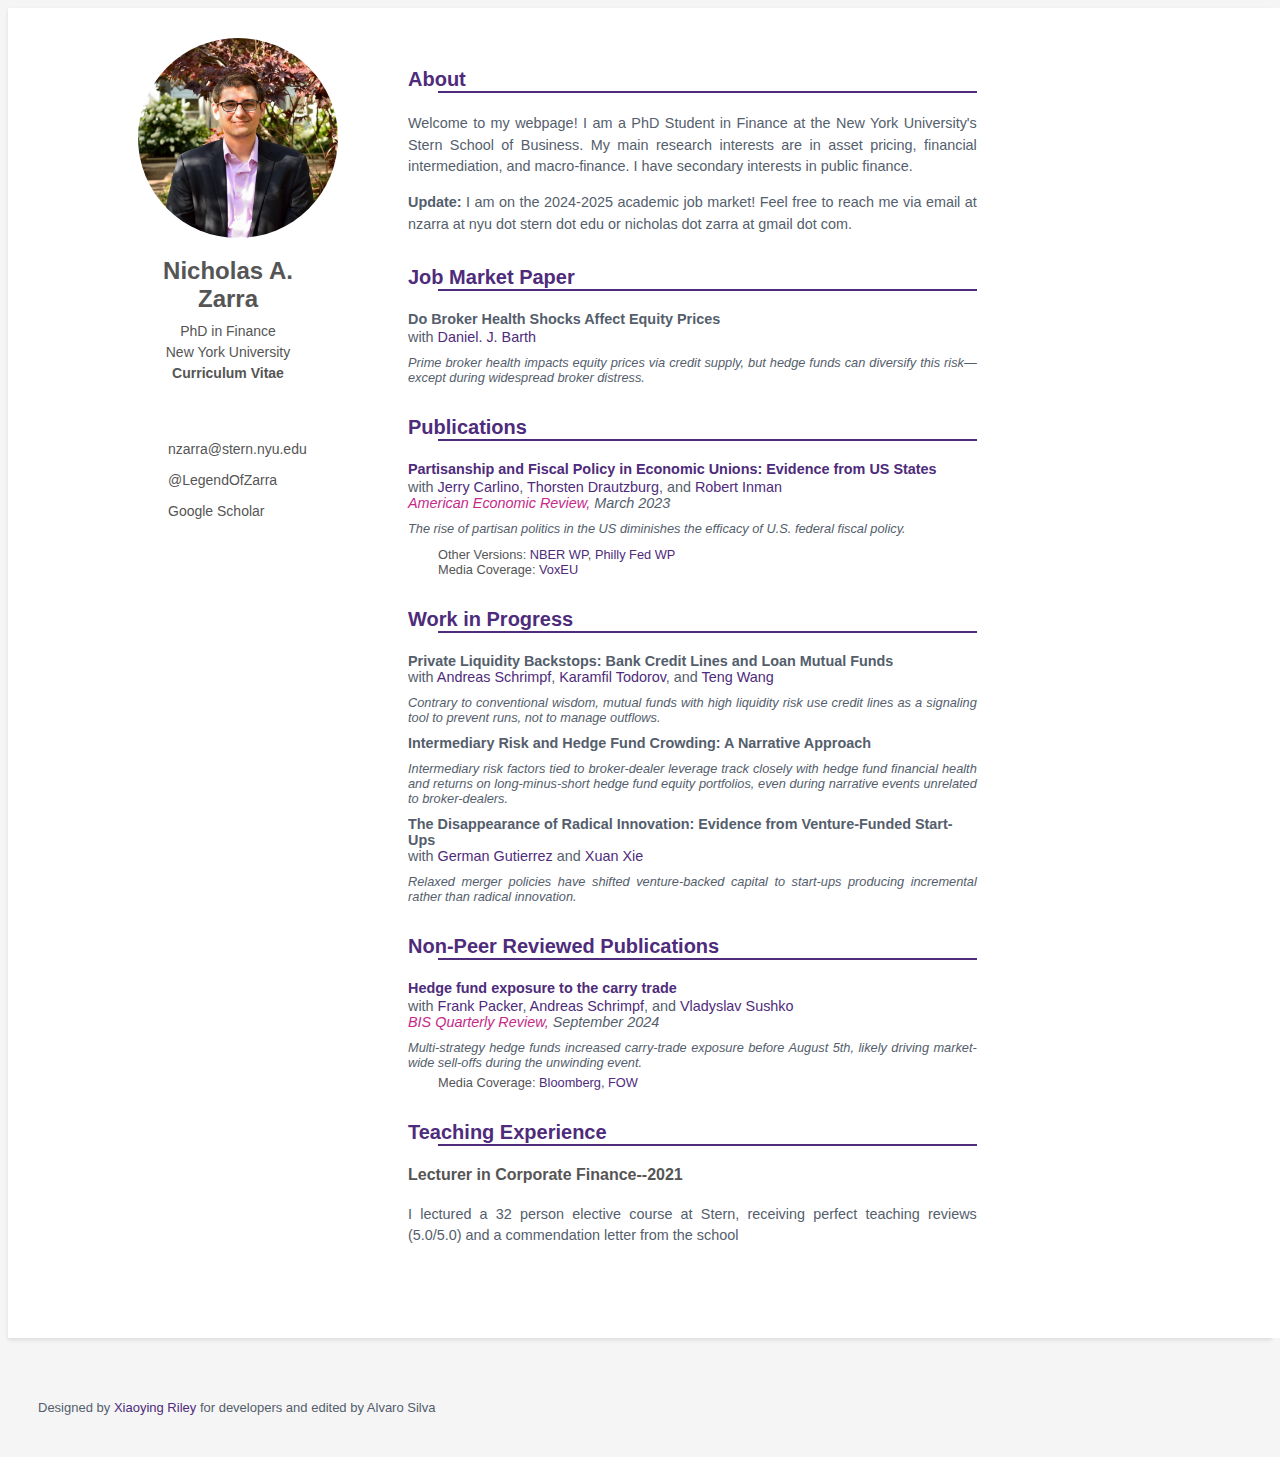
==== index.html @ a0b68416 "Update index.html" ====
<!DOCTYPE html>
<html lang="en">
<head>
<!-- Google tag (gtag.js) -->
<script async src="https://www.googletagmanager.com/gtag/js?id=G-3RRNP28P3T"></script>
<script>
  window.dataLayer = window.dataLayer || [];
  function gtag(){dataLayer.push(arguments);}
  gtag('js', new Date());

  gtag('config', 'G-3RRNP28P3T');
</script>
    <title>Zarra - Website</title>
    <!-- Meta -->
    <meta charset="utf-8">
    <meta http-equiv="X-UA-Compatible" content="IE=edge">
    <meta name="viewport" content="width=device-width, initial-scale=1.0">
    <meta name="description" content="Responsive HTML5 Resume/CV Template for Developers">
    <meta name="author" content="Xiaoying Riley at 3rd Wave Media">    
    <link rel="shortcut icon" href="favicon.ico">  
    <!-- Google Font -->
    <link href='https://fonts.googleapis.com/css?family=Lato:400,500,400italic,300italic,300,500italic,700,700italic,900,900italic' rel='stylesheet' type='text/css'>
    <link href='https://fonts.googleapis.com/css?family=Roboto' rel='stylesheet'>
    <!-- FontAwesome JS-->
	<script defer src="assets/fontawesome/js/all.min.js"></script>
    <!-- Global CSS -->
    <link rel="stylesheet" href="assets/plugins/bootstrap/css/bootstrap.min.css">   
    <!-- Theme CSS -->  
    <link id="theme-style" rel="stylesheet" href="orbit-9.css">
</head> 

<body>
    <div class="wrapper mt-lg-5">
        <div class="sidebar-wrapper">
            <div class="profile-container">
                <img class="profile" src="zarra_pic.jpg" alt="" />
                <h1 class="name">Nicholas A. Zarra</h1>
                <h3 class="tagline">PhD in Finance</h3>
                <h3 class="tagline">New York University</h3>
                <h3 class="tagline"><a href="Zarra_CV_JMP.pdf" target="_blank"><b> Curriculum Vitae <i class="fas fa-file-download"></i> </b></a> </h3>
	    </div><!--//profile-container-->
            
            <div class="contact-container container-block">
                <ul class="list-unstyled contact-list">
                    <li class="email"><i class="fa-solid fa-envelope"></i><a href="mailto: nzarra@stern.nyu.edu">nzarra@stern.nyu.edu</a></li>
                    <!--<li class="phone"><i class="fa-solid fa-phone"></i><a href="tel:843-301-9320">843-301-9320</a></li>-->
                    <!--<li class="website"><i class="fa-solid fa-globe"></i><a href="https://themes.3rdwavemedia.com/bootstrap-xtemplates/resume/orbit-free-resume-cv-bootstrap-theme-for-developers/" target="_blank">nicholas.zarra@gmai.com</a></li>-->
                    <!--<li class="linkedin"><i class="fa-brands fa-linkedin-in"></i><a href="https://www.linkedin.com/in/álvaro-silva-0376a18a/" target="_blank">linkedin.com/in/alandoe</a></li>-->
                    <li class="twitter"><i class="fa-brands fa-twitter"></i><a href="https://twitter.com/LegendOfZarra" target="_blank">@LegendOfZarra</a></li>
                    <li class="googlescholar"><i class="fa-brands fa-twitter"></i><a href="https://scholar.google.com/citations?user=Y__ym-UAAAAJ&hl=en" target="_blank">Google Scholar</a></li>

                </ul>
            </div><!--//contact-container-->
            <!-- 

        -->
        </div><!--//sidebar-wrapper-->
        
        <div class="main-wrapper">
            
            <section class="section summary-section">
                <!--<h2 class="section-title"><span class="icon-holder"><i class="fa-solid fa-user"></i></span>About</h2>-->
                <h2 class="section-title">About</h2>
                <div class="about">
                    <p>Welcome to my webpage! I am a PhD Student in Finance at the New York University's Stern School of Business. My main research interests are in asset pricing, financial intermediation, and macro-finance. I have secondary interests in public finance. </p>

                    <p><b>Update:</b> I am on the 2024-2025 academic job market! Feel free to reach me via email at nzarra at nyu dot stern dot edu or nicholas dot zarra at gmail dot com.</p> 
                    
                    <!--<p>You can download my  <a href="assets/pdfs/AS_CV.pdf" target="_blank"><b> CV here <i class="fas fa-file-download"></i> </b></a> and feel free to reach me via email <span class="highlight"><i class="fas fa-face-laugh-beam"></i></span> </p>-->
                </div><!--//summary-->
                <!--
                <div class="news">
                    <ul> <h3 class="highlight"><b>News</b> </h3>
                        <li>March 17, 2023:   "Business Cycle Asymmetry and Input-Output Structure: The Role of Firm-to-Firm Networks," together with Jorge and Eric, was just <span class="highlight"> accepted at the <em>Journal of Monetary Economics.</em> </span> </li>
                      </ul>
                    
                </div>//summary
            -->
            </section><!--//section-->
            
        <section class="section experiences-section">
                <!--<h2 class="section-title"><span class="icon-holder"><i class="fa-solid fa-battery-3"></i></span>Working Papers</h2>-->
                <h2 class="section-title">Job Market Paper</h2>
     
               
                <div class="item">
                    <div class="meta">
                        <div class="upper-row">
                            <h3 class="job-title"> Do Broker Health Shocks Affect Equity Prices </a>  </h3>
                        </div><!--//upper-row-->
                        <div class="company"> with <a class = "one" href = "https://sites.google.com/site/barthdeconomics/" target = "_blank"> Daniel. J. Barth</a> </div>
                    </div><!--//meta-->
                    <div class="abstract">
Prime broker health impacts equity prices via credit supply, but hedge funds can diversify this risk—except during widespread broker distress.
		    </div><!--//details-->

                </div><!--//item-->

            </section><!--//section-->



            <section class="section experiences-section">
               <!--<h2 class="section-title"><span class="icon-holder"><i class="fa-solid fa-battery-full"></i></span>Publications</h2>-->
               <h2 class="section-title">Publications</h2>
  
           
                <div class="item">
                    <div class="meta">
                        <div class="upper-row">
                            <h3 class="job-title"><span> <a href="https://www.aeaweb.org/articles?id=10.1257/aer.20210147" target="_blank"> Partisanship and Fiscal Policy in Economic Unions: Evidence from US States</a></h3>
                        </div><!--//upper-row-->
                        <div class="company">with <a class = "one" href="https://www.philadelphiafed.org/our-people/gerald-a-carlino" target="_blank" > Jerry Carlino</a>, <a class = "one" href="https://sites.google.com/site/tdrautzburg/home" target="_blank">Thorsten Drautzburg</a>, and  <a class = "one" href="https://fnce.wharton.upenn.edu/profile/inman/#overview" target="_blank">Robert Inman </a></div>
                        <div class="journal">American Economic Review, <span style="color: #545E6C;"> March 2023</span></div>
                    </div><!--//meta-->

                    <div class="abstract">
                       The rise of partisan politics in the US diminishes the efficacy of U.S. federal fiscal policy.
                    </div>
                        <p>  
                            <ul class="others">
                            <li>Other Versions:
                                <a href="https://www.nber.org/papers/w28425" target="_blank"> NBER WP</a>,
                                <a href="https://www.philadelphiafed.org/the-economy/macroeconomics/partisanship-and-fiscal-policy-in-economic-unions target="_blank"> Philly Fed WP</a> </li>
                            <li>Media Coverage: <a href="https://cepr.org/voxeu/columns/partisan-politics-and-macroeconomic-policy-economic-unions" target="_blank">VoxEU</a></li>
                            </ul>
                </div><!--//item-->
            </section><!--//section-->


<section class="section experiences-section">
    <h2 class="section-title">Work in Progress</h2>
    
    <div class="item">
        <div class="meta">
            <div class="upper-row">
                <h3 class="job-title">Private Liquidity Backstops: Bank Credit Lines and Loan Mutual Funds</h3>
                <div class="company">
                    with <a class="one" href="https://sites.google.com/site/schrimpfandreas/" target="_blank">Andreas Schrimpf</a>, 
                    <a class="one" href="https://ktodorov.com/" target="_blank">Karamfil Todorov</a>, and 
                    <a class="one" href="https://sites.google.com/site/tengwang12" target="_blank">Teng Wang</a>
                </div>
            </div>
            <div class="abstract">
                Contrary to conventional wisdom, mutual funds with high liquidity risk use credit lines as a signaling tool to prevent runs, not to manage outflows.
            </div>
        </div>
    </div>
    
    <div class="item">
        <div class="meta">
            <div class="upper-row">
                <h3 class="job-title">Intermediary Risk and Hedge Fund Crowding: A Narrative Approach</h3>
            </div>
            <div class="abstract">
                Intermediary risk factors tied to broker-dealer leverage track closely with hedge fund financial health and returns on long-minus-short hedge fund equity portfolios, even during narrative events unrelated to broker-dealers.
            </div>
        </div>
    </div>
    
    <div class="item">
        <div class="meta">
            <div class="upper-row">
                <h3 class="job-title">The Disappearance of Radical Innovation: Evidence from Venture-Funded Start-Ups</h3>
                <div class="company">
                    with <a class="one" href="http://germangutierrezg.com/" target="_blank">German Gutierrez</a> and 
                    <a class="one" href="https://foster.uw.edu/academics/degree-programs/phd-program/directory/xuan-xie/" target="_blank">Xuan Xie</a>
                </div>
            </div>
            <div class="abstract">
                Relaxed merger policies have shifted venture-backed capital to start-ups producing incremental rather than radical innovation.
            </div>
        </div>
    </div>
</section>

<section class="section experiences-section">
    <h2 class="section-title">Non-Peer Reviewed Publications</h2>
    
    <div class="item">
        <div class="meta">
            <div class="upper-row">
                <h3 class="job-title">
                    <a href="https://www.bis.org/publ/qtrpdf/r_qt2409x.htm" target="_blank">Hedge fund exposure to the carry trade</a>
                </h3>
            </div>
            <div class="company">
                with <a class="one" href="https://www.bis.org/author/frank_packer.htm" target="_blank">Frank Packer</a>, 
                <a class="one" href="https://sites.google.com/site/schrimpfandreas/" target="_blank">Andreas Schrimpf</a>, and 
                <a class="one" href="https://www.bis.org/author/vladyslav_sushko.htm" target="_blank">Vladyslav Sushko</a>
            </div>
            <div class="journal">BIS Quarterly Review, <span style="color: #545E6C;">September 2024</span></div>
            
            <div class="abstract">
                Multi-strategy hedge funds increased carry-trade exposure before August 5th, likely driving market-wide sell-offs during the unwinding event.
            </div>
            <ul class="others">
                <li>Media Coverage: 
                    <a href="https://www.bloomberg.com/news/articles/2024-09-16/bis-warns-markets-prone-to-repeat-of-volatility-driven-by-carry" target="_blank">Bloomberg</a>,  
                    <a href="https://news.fow.com/articles/3702150/hedge-fund-exposure-peaked-around-epicentre-of-august-volatility-bis" target="_blank">FOW</a>
                </li>
            </ul>
        </div>
    </div>
</section>

            

		
        <section class="section projects-section">
            <!--<h2 class="section-title"><span class="icon-holder"><i class="fa-solid fa-building"></i></span>Teaching Experience</h2>-->
            <h2 class="section-title">Teaching Experience</h2>
            <div class="item">
                <div class="meta">
                    <div class="upper-row">
                        <h3 class="project-title"><b>Lecturer in Corporate Finance--2021</b></h3>
                    </div><!--//upper-row-->
                </div><!--//meta-->
                <div class="details">
                    <p> I lectured a 32 person elective course at Stern, receiving perfect teaching reviews (5.0/5.0) and a commendation letter from the school   </p>
                </div><!--//details-->
            </div><!--//item-->

        </section><!--//section-->
        </div><!--//main-body-->
    </div>
             </section><!--//section-->



    <footer class="footer">
        <div class="text-center">
            <!--/* This template is free as long as you keep the footer attribution link. If you'd like to use the template without the attribution link, you can buy the commercial license via our website: themes.3rdwavemedia.com Thank you for your support. :) */-->
            <small class="copyright">Designed by <a href="http://themes.3rdwavemedia.com" target="_blank">Xiaoying Riley</a> for developers and edited by Alvaro Silva</small>
        </div><!--//container-->
    </footer><!--//footer-->
        
</body>
</html>
---- orbit-9.css ----
/*! 
 * Template Name: Orbit - Bootstrap 5 Resume/CV Template for Developers
 * Version: Bootstrap 5 v2.0
 * Author: Xiaoying Riley
 * Copyright: 3rd Wave Media
 * Twitter: @3rdwave_themes
 * Website: http://themes.3rdwavemedia.com/
*/
body {
  font-family: 'Source Sans Pro', sans-serif;
  color: rgb(85,85,85);
  /*color: black;*/
  background: #f5f5f5;
  font-size: 16px;
  -webkit-font-smoothing: antialiased;
  -moz-osx-font-smoothing: grayscale;
}

h1, h2, h4, h5, h6 {
  font-weight: 700;
}

h3{
  font-size: 18px;
}
/* link color */
a {
  color: #4E2B7B;
  /*color: #009e73;*/
  text-decoration: none;
}




/* link color when pressing
 \definecolor{title}{HTML}{800020} 
 \definecolor{highlight}{HTML}{20853b}
 \definecolor{stabilo}{HTML}{005B8D}
 \definecolor{carandache}{HTML}{FF727C}
 not saturated -> #FF727C
 desaturated-> ea878e
 */
a:hover {
  text-decoration: underline;
  /*color: #009e73;*/
  /*color:rgb(198,42,136);*/
  color: #4E2B7B;
  -webkit-transition: all 0.4s ease-in-out;
  -moz-transition: all 0.4s ease-in-out;
  -ms-transition: all 0.4s ease-in-out;
  -o-transition: all 0.4s ease-in-out;
}
a:focus {
  text-decoration: none;
}

/* Link without colors */

a.one {
  color: #4E2B7B;
  text-decoration: none;
}

a.one:hover {
  text-decoration: underline;
  color: #009e73;
  -webkit-transition: all 0.4s ease-in-out;
  -moz-transition: all 0.4s ease-in-out;
  -ms-transition: all 0.4s ease-in-out;
  -o-transition: all 0.4s ease-in-out;
}

a.one:focus {
  text-decoration: none;
}

a.two {
  color: #4E2B7B;
  text-decoration: underline;
  font-weight: bold;
  font-size: 0.7em;
}

a.two:hover {
  text-decoration: underline;
  color: #009e73;
  -webkit-transition: all 0.4s ease-in-out;
  -moz-transition: all 0.4s ease-in-out;
  -ms-transition: all 0.4s ease-in-out;
  -o-transition: all 0.4s ease-in-out;
}

a.two:focus {
  text-decoration: none;
}

p {
  line-height: 1.5;
}

img {
  border-radius: 50%;
  width: 200px;
  height: 200px;
}

button {
  background-color: white;
  color: black;
  border: 2px solid  #341462;
  padding: 4px;
  text-align: center;
  text-decoration: none;
  display: inline-block;
  font-size: 12px;
  margin-bottom: 10px;
}

button:hover {
  background-color: #341462; 
  color: white;
}


.highlight{
  color: rgb(198,42,136);
}

.others{
  font-size: 0.8em;
}

.news{
  margin-top: 30px;
  padding-left: 0px;
}

ul {
  list-style-type: none;
  margin-top: -5px;
  padding-left: 30px;
  overflow: hidden;
}



/* This control sidebars*/

.wrapper {
  background: #fff;
  max-width: 1920px;
  margin: 0 auto;
  position: relative;
  -webkit-box-shadow: 0px 2px 4px rgba(0, 0, 0, 0.1);
  -moz-box-shadow: 0px 2px 4px rgba(0, 0, 0, 0.1);
  box-shadow: 0px 2px 4px rgba(0, 0, 0, 0.1);
}

.sidebar-wrapper {
  /*background: #4E2B7B;*/
  background: white;
  position: absolute;
  right: 100;
  width: 240px;
  height: 100%;
  min-height: 800px;
  padding-right: 0px;
  padding-left: 100px;
  /*color: #fff;*/
  color: rgb(27, 19, 19);
}
.sidebar-wrapper a {
  /*color: #fff;*/
  color: rgb(85,85,85);
}
.sidebar-wrapper .profile-container {
  padding: 30px;
  /*background: rgba(0, 0, 0, 0.2);*/
  background: white;
  text-align: center;
 /* color: #fff;*/
 color: rgb(85,85,85);
}
.sidebar-wrapper .name {
  font-size: 24px;
  font-weight: 900;
  margin-top: 0;
  margin-bottom: 10px;
}
.sidebar-wrapper .tagline {
  /*color: rgba(255, 255, 255, 0.6);*/
  color: rgb(85,85,85);
  font-size: 14px;
  font-weight: 400;
  margin-top: 0;
  margin-bottom: 5px;
}
.sidebar-wrapper .profile {
  margin-bottom: 15px;
}
.sidebar-wrapper .contact-list .svg-inline--fa {
  margin-right: 5px;
  font-size: 12px;
  vertical-align: middle;
}
.sidebar-wrapper .contact-list li {
  font-size: 14px;
  margin-bottom: 15px;
}
.sidebar-wrapper .contact-list li:last-child {
  margin-bottom: 0;
}
.sidebar-wrapper .contact-list .email .svg-inline--fa {
  font-size: 12px;
}
.sidebar-wrapper .container-block {
  padding: 30px;
}
.sidebar-wrapper .container-block-title {
  text-transform: uppercase;
  font-size: 12px;
  font-weight: 700;
  margin-top: 0;
  margin-bottom: 15px;
}
.sidebar-wrapper .degree {
  font-size: 14px;
  margin-top: 0;
  margin-bottom: 5px;
}
.sidebar-wrapper .education-container .item {
  margin-bottom: 10px;
}
.sidebar-wrapper .education-container .item:last-child {
  margin-bottom: 0;
}
.sidebar-wrapper .education-container .meta {
  color: rgba(255, 255, 255, 0.6);
  font-weight: 500;
  margin-bottom: 0px;
  margin-top: 0;
  font-size: 14px;
}
.sidebar-wrapper .education-container .time {
  color: rgba(255, 255, 255, 0.6);
  font-weight: 500;
  margin-bottom: 0px;
}
.sidebar-wrapper .languages-container .lang-desc {
  color: rgba(255, 255, 255, 0.6);
}
.sidebar-wrapper .languages-list {
  margin-bottom: 0;
}
.sidebar-wrapper .languages-list li {
  margin-bottom: 10px;
}
.sidebar-wrapper .languages-list li:last-child {
  margin-bottom: 0;
}
.sidebar-wrapper .interests-list {
  margin-bottom: 0;
}
.sidebar-wrapper .interests-list li {
  margin-bottom: 10px;
}
.sidebar-wrapper .interests-list li:last-child {
  margin-bottom: 0;
}

/*This controls the body */
.main-wrapper {
  background: #fff;
  padding: 60px;
  padding-right: 500px;
  padding-left: 400px;
  width: 45%;
}
.main-wrapper .section-title {
  /*text-transform: uppercase;*/
  font-size: 20px;
  font-weight: 700;
  color: #4E2B7B;
  position: relative;
  margin-top: 0;
  margin-bottom: 20px;
}
.main-wrapper .section-title .icon-holder {
  width: 30px;
  height: 30px;
  margin-right: 8px;
  display: inline-block;
  color: #fff;
  -webkit-border-radius: 50%;
  -moz-border-radius: 50%;
  -ms-border-radius: 50%;
  -o-border-radius: 50%;
  border-radius: 50%;
  -moz-background-clip: padding;
  -webkit-background-clip: padding-box;
  background-clip: padding-box;
  background: #4E2B7B;
  text-align: center;
  font-size: 16px;
  position: relative;
  top: -2px;
  padding-top: 2px;
}
.main-wrapper .section-title .icon-holder .svg-inline--fa {
  font-size: 16px;
  margin-top: 6px;
}

.section-title:after
{
    content:' ';
    display:block;
    border:0.5px solid #4E2B7B;
    margin: 0px 0 0px 30px; 
    max-width: 100%; 
    box-sizing: border-box; 
}

.main-wrapper .section {
  margin-bottom: 31px;
}
.main-wrapper .experiences-section .item {
  margin-bottom: 10px;
}
.main-wrapper .upper-row {
  position: relative;
  overflow: hidden;
  margin-bottom: 2px;
}
.main-wrapper .job-title {
  color: #545E6C;
  font-size: 0.9em;
  margin-top: 0;
  margin-bottom: 0;
  font-weight: 600;

}
.main-wrapper .journal {
  /*color: #4E2B7B;*/
  color: rgb(198,42,136);
  font-size: 0.9em;
  margin-top: 0;
  margin-bottom: 10px;
  /*font-weight: bold;*/
  /*font-family: italic;*/
  font-style: italic;
}
.main-wrapper .time {
  position: absolute;
  right: 0;
  top: 0;
  color: #97AAC3;
}
.main-wrapper .company {
  margin-bottom: 0px;
  color: #545E6C;
  font-size: 0.9em;
}
.main-wrapper .abstract {
  margin-bottom: 10px;
  margin-top: 10px;
  color: #545E6C;
  font-size: 0.8em;
  text-indent: 0px;
  font-style: oblique;
  text-align: justify;
}

.main-wrapper .about {
  margin-bottom: 10px;
  margin-top: 10px;
  color: #545E6C;
  font-size: 0.9em;
  text-indent: 0px;
  text-align: justify;
  /*font-style: oblique;*/
}

.main-wrapper .details {
  margin-bottom: 10px;
  margin-top: 10px;
  color: #545E6C;
  font-size: 0.9em;
  text-indent: 0px;
  text-align: justify;
  /*font-style: oblique;*/
}
.main-wrapper .project-title {
  font-size: 16px;
  font-weight: 400;
  margin-top: 0;
  margin-bottom: 5px;
  /*color: #4E2B7B;*/
}
.main-wrapper .projects-section .intro {
  margin-bottom: 30px;
}
.main-wrapper .projects-section .item {
  margin-bottom: 10px;
}

.skillset .item {
  margin-bottom: 1px;
  overflow: hidden;
}
.skillset .level-title {
  font-size: 14px;
  margin-top: 0;
  margin-bottom: 12px;
}
.skillset .level-bar {
  height: 12px;
  background: #f5f5f5;
  -webkit-border-radius: 2px;
  -moz-border-radius: 2px;
  -ms-border-radius: 2px;
  -o-border-radius: 2px;
  border-radius: 2px;
  -moz-background-clip: padding;
  -webkit-background-clip: padding-box;
  background-clip: padding-box;
}
.skillset .theme-progress-bar {
  background: #5f8697;
}

.footer {
  padding: 30px;
  padding-top: 60px;
}
.footer .copyright {
  line-height: 1.6;
  color: #545E6C;
  font-size: 13px;
}
.footer .fa-heart {
  color: #fb866a;
}

@media (max-width: 767.98px) {
  .sidebar-wrapper {
    position: static;
    width: inherit;
    padding: 0;          /* Remove any unnecessary padding */
    margin: 0;           /* Remove any left margin */
    box-sizing: border-box; /* Ensure padding and borders are included in width calculation */
    min-height: 400px;
  }

  .main-wrapper {
    padding: 30px;
    width: 80%;
  }

  .main-wrapper .time {
    position: static;
    display: block;      /* Ensures it takes the full width */
    margin-top: 5px;
    text-align: center;  /* Center-aligns text if necessary */
  }

  .main-wrapper .upper-row {
    margin-bottom: 0;
  }
}
@media (min-width: 992px) {
  .skillset .level-title {
    display: inline-block;
    width: 30%;
    margin-bottom: 0;
  }
}
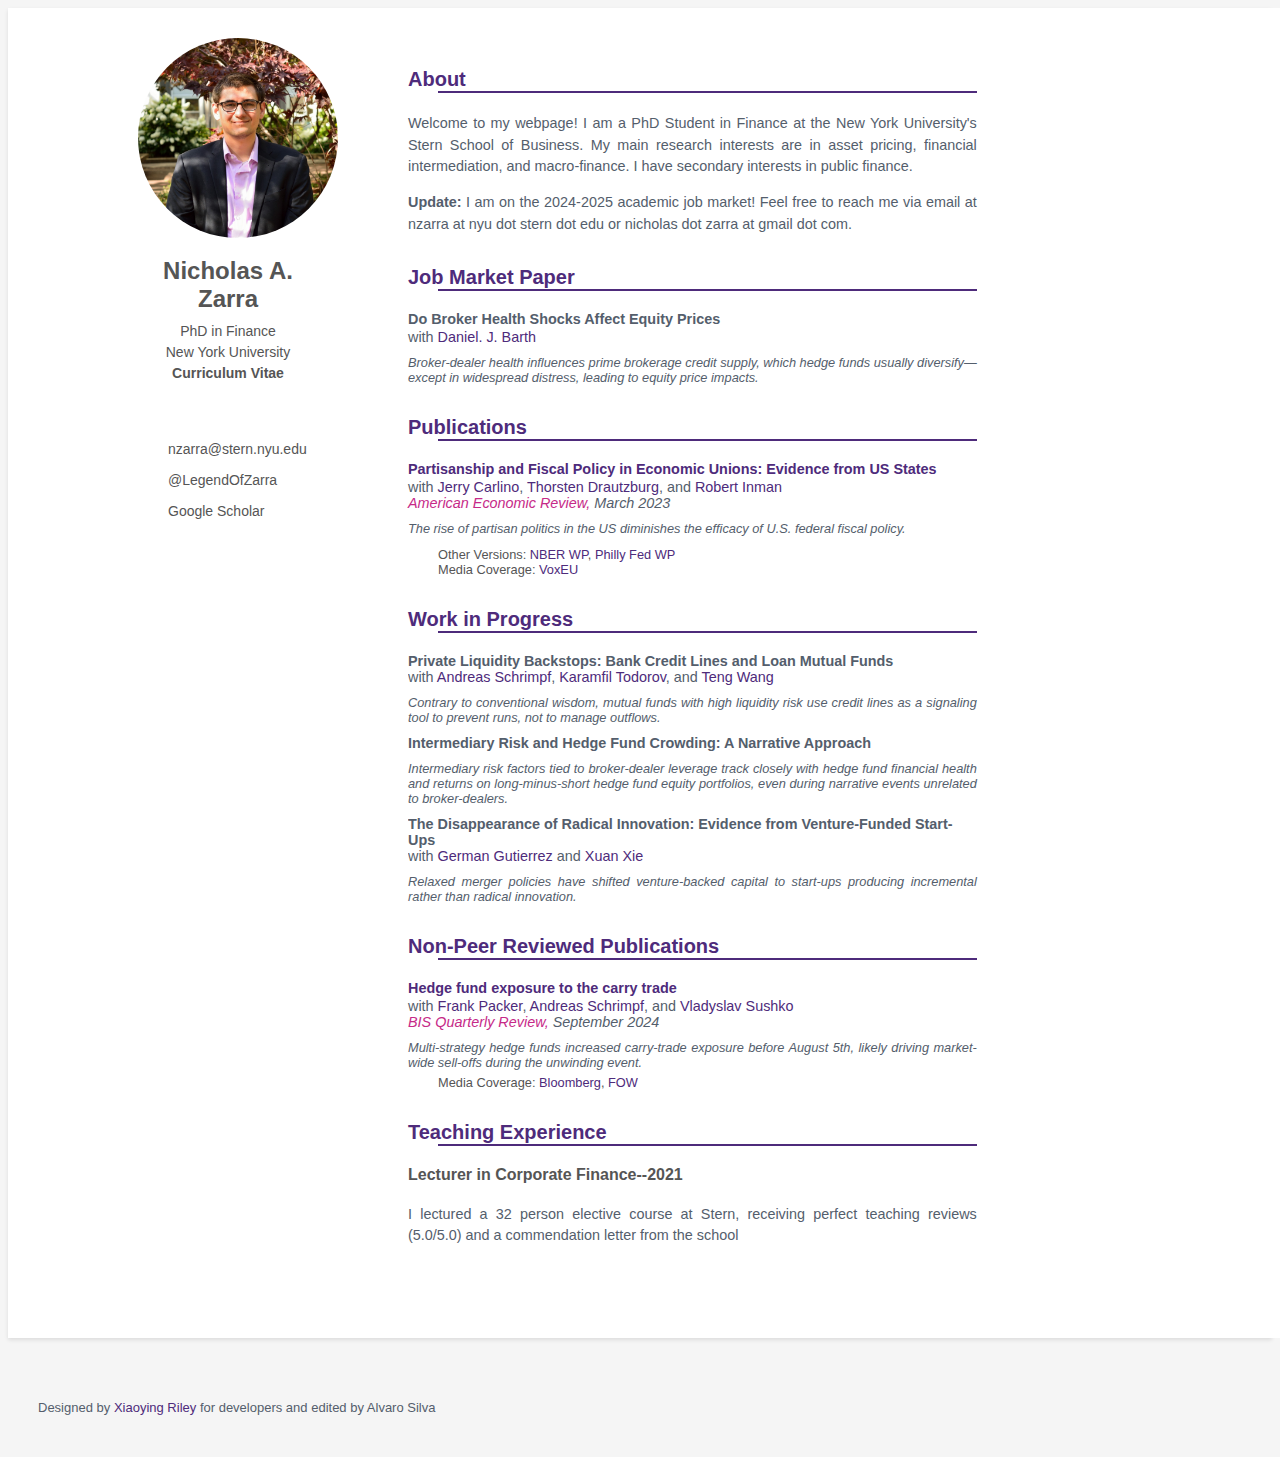
==== commit c718ed62: "Update index.html" ====
--- a/index.html
+++ b/index.html
@@ -91,8 +91,7 @@
                         <div class="company"> with <a class = "one" href = "https://sites.google.com/site/barthdeconomics/" target = "_blank"> Daniel. J. Barth</a> </div>
                     </div><!--//meta-->
                     <div class="abstract">
-Prime broker health impacts equity prices via credit supply, but hedge funds can diversify this risk—except during widespread broker distress.
-		    </div><!--//details-->
+Broker-dealer health influences prime brokerage credit supply, which hedge funds usually diversify—except in widespread distress, leading to equity price impacts.		    </div><!--//details-->
 
                 </div><!--//item-->
 
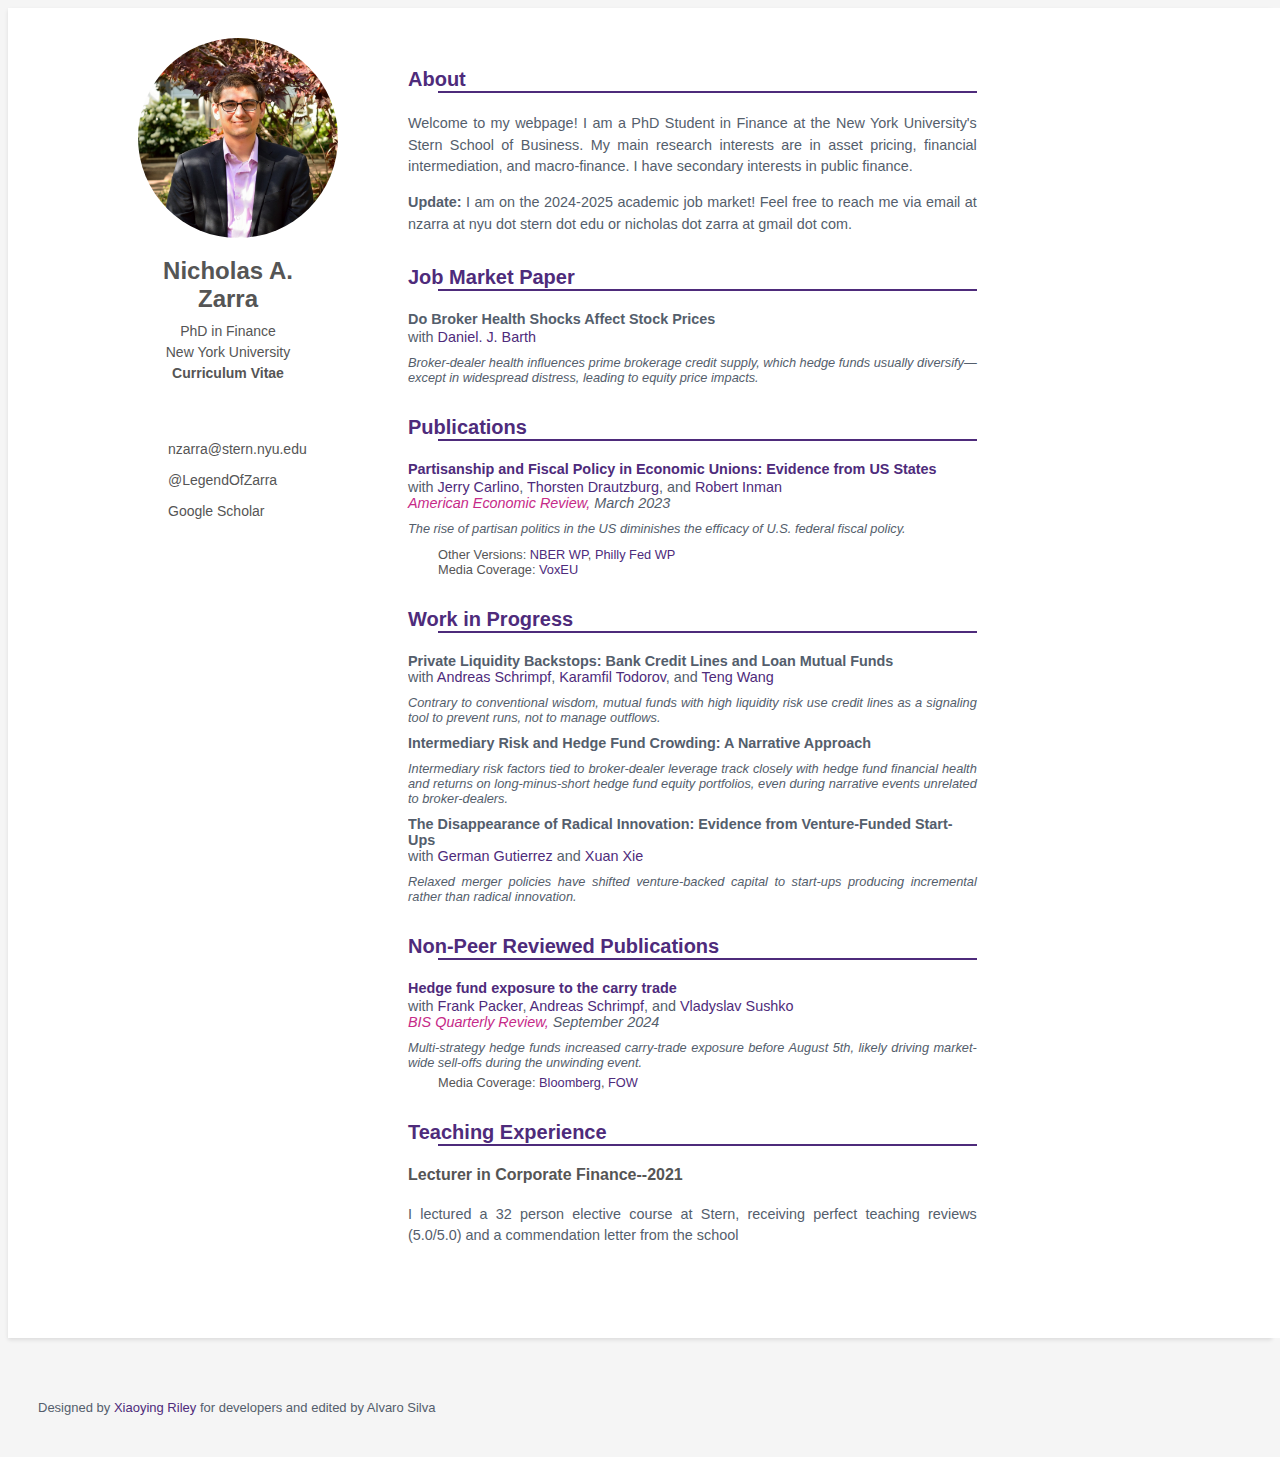
==== commit ac46f8fb: "Update index.html" ====
--- a/index.html
+++ b/index.html
@@ -86,7 +86,7 @@
                 <div class="item">
                     <div class="meta">
                         <div class="upper-row">
-                            <h3 class="job-title"> Do Broker Health Shocks Affect Equity Prices </a>  </h3>
+                            <h3 class="job-title"> Do Broker Health Shocks Affect Stock Prices </a>  </h3>
                         </div><!--//upper-row-->
                         <div class="company"> with <a class = "one" href = "https://sites.google.com/site/barthdeconomics/" target = "_blank"> Daniel. J. Barth</a> </div>
                     </div><!--//meta-->
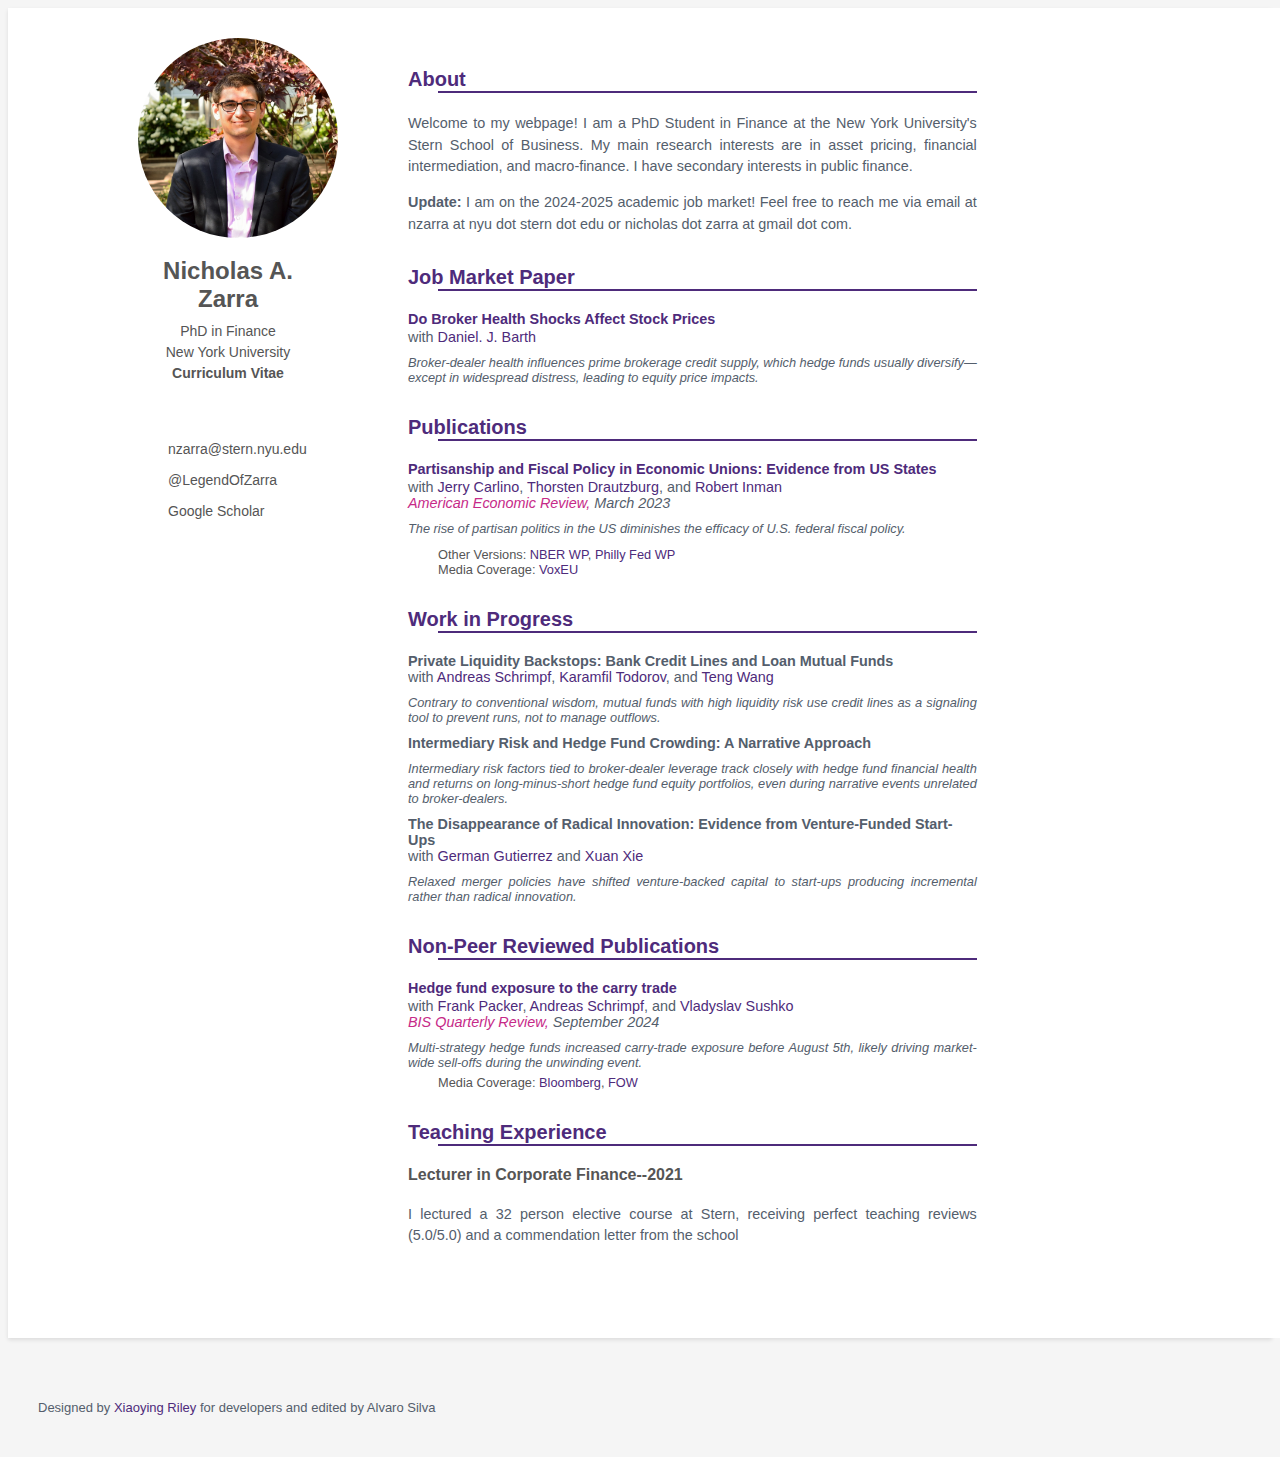
==== commit 17a9e5f7: "Update index.html" ====
--- a/index.html
+++ b/index.html
@@ -86,7 +86,7 @@
                 <div class="item">
                     <div class="meta">
                         <div class="upper-row">
-                            <h3 class="job-title"> Do Broker Health Shocks Affect Stock Prices </a>  </h3>
+                            <h3 class="job-title"> <a href="https://nicholaszarra.com/jmp_website.pdf" target="_blank"> Do Broker Health Shocks Affect Stock Prices </a>  </h3>
                         </div><!--//upper-row-->
                         <div class="company"> with <a class = "one" href = "https://sites.google.com/site/barthdeconomics/" target = "_blank"> Daniel. J. Barth</a> </div>
                     </div><!--//meta-->
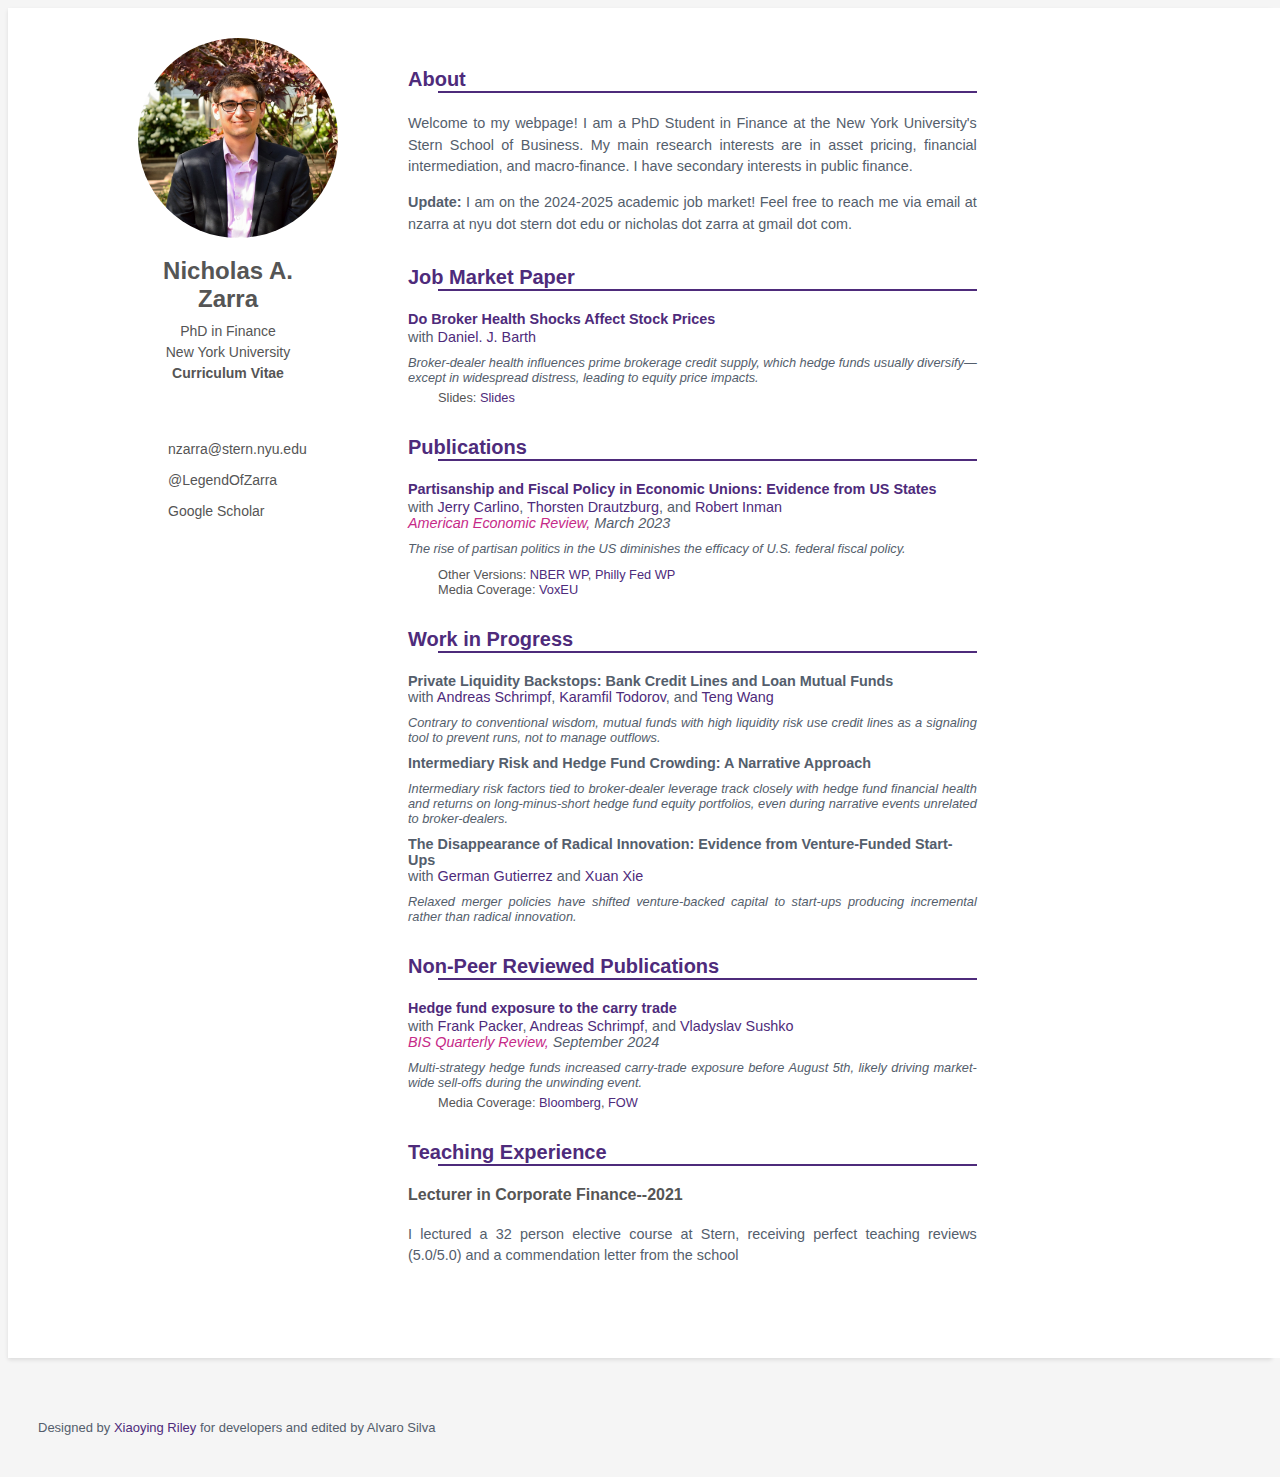
==== commit 4244b784: "Update index.html" ====
--- a/index.html
+++ b/index.html
@@ -1,15 +1,17 @@
 <!DOCTYPE html>
 <html lang="en">
 <head>
+
 <!-- Google tag (gtag.js) -->
-<script async src="https://www.googletagmanager.com/gtag/js?id=G-3RRNP28P3T"></script>
+<script async src="https://www.googletagmanager.com/gtag/js?id=G-ST8L4XQ2YJ"></script>
 <script>
   window.dataLayer = window.dataLayer || [];
   function gtag(){dataLayer.push(arguments);}
   gtag('js', new Date());
 
-  gtag('config', 'G-3RRNP28P3T');
+  gtag('config', 'G-ST8L4XQ2YJ');
 </script>
+
     <title>Zarra - Website</title>
     <!-- Meta -->
     <meta charset="utf-8">
@@ -92,6 +94,9 @@
                     </div><!--//meta-->
                     <div class="abstract">
 Broker-dealer health influences prime brokerage credit supply, which hedge funds usually diversify—except in widespread distress, leading to equity price impacts.		    </div><!--//details-->
+                            <ul class="others">
+                            <li>Slides: <a href="https://nicholaszarra.com/slides.pdf" target="_blank">Slides</a></li>
+                            </ul>
 
                 </div><!--//item-->
 
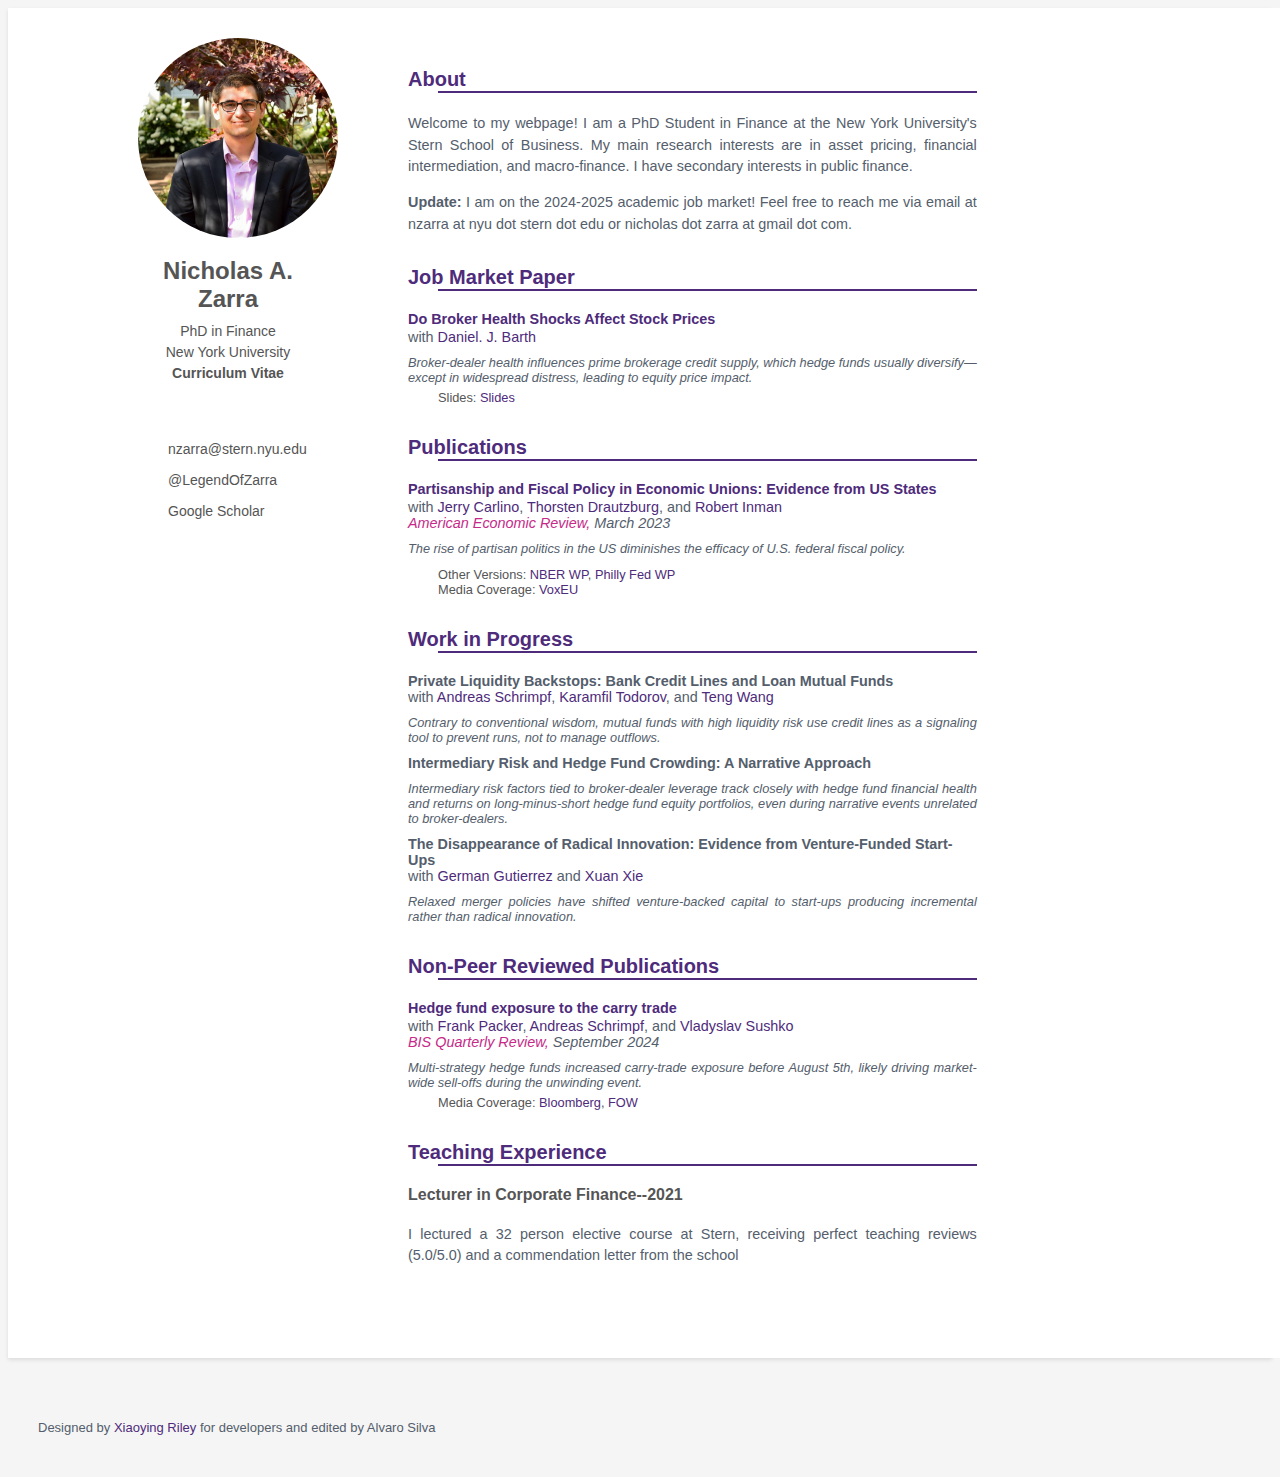
==== commit 4dee1ac0: "Update index.html" ====
--- a/index.html
+++ b/index.html
@@ -93,7 +93,7 @@
                         <div class="company"> with <a class = "one" href = "https://sites.google.com/site/barthdeconomics/" target = "_blank"> Daniel. J. Barth</a> </div>
                     </div><!--//meta-->
                     <div class="abstract">
-Broker-dealer health influences prime brokerage credit supply, which hedge funds usually diversify—except in widespread distress, leading to equity price impacts.		    </div><!--//details-->
+Broker-dealer health influences prime brokerage credit supply, which hedge funds usually diversify—except in widespread distress, leading to equity price impact.		    </div><!--//details-->
                             <ul class="others">
                             <li>Slides: <a href="https://nicholaszarra.com/slides.pdf" target="_blank">Slides</a></li>
                             </ul>
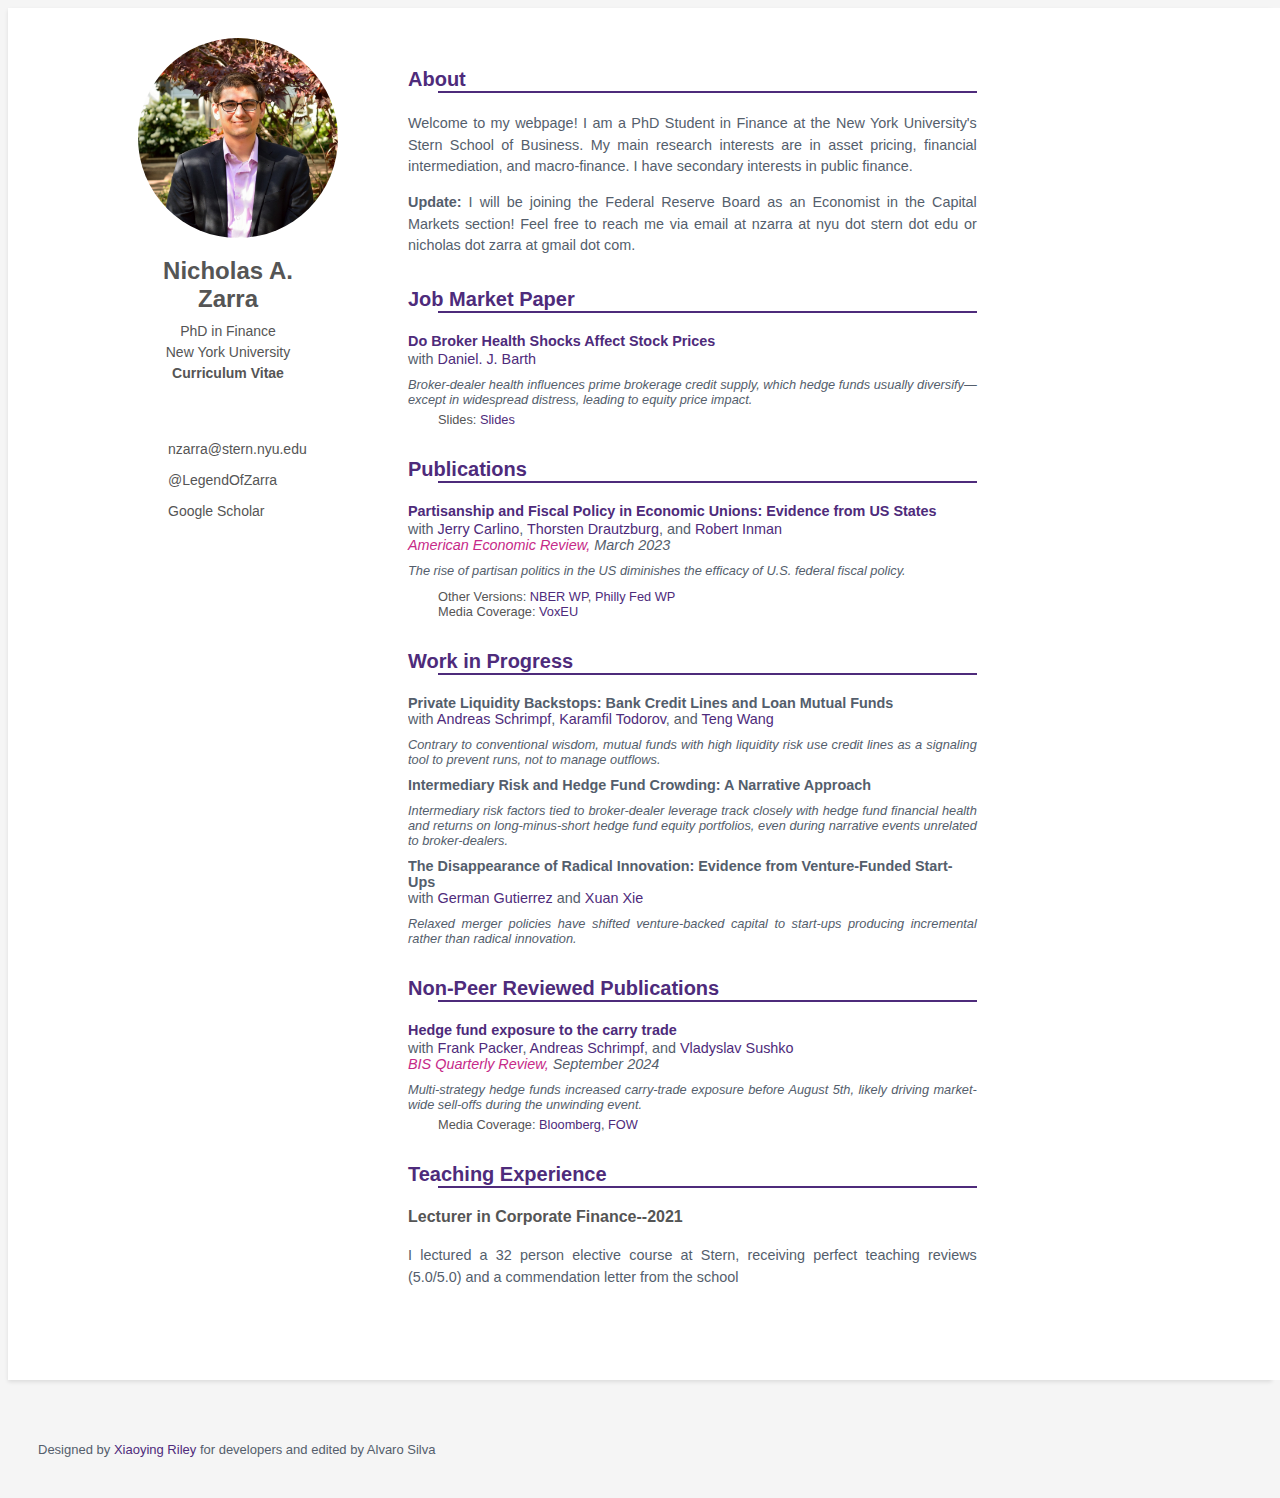
==== commit bb1fe9c2: "Update index.html" ====
--- a/index.html
+++ b/index.html
@@ -66,7 +66,7 @@
                 <div class="about">
                     <p>Welcome to my webpage! I am a PhD Student in Finance at the New York University's Stern School of Business. My main research interests are in asset pricing, financial intermediation, and macro-finance. I have secondary interests in public finance. </p>
 
-                    <p><b>Update:</b> I am on the 2024-2025 academic job market! Feel free to reach me via email at nzarra at nyu dot stern dot edu or nicholas dot zarra at gmail dot com.</p> 
+                    <p><b>Update:</b> I will be joining the Federal Reserve Board as an Economist in the Capital Markets section! Feel free to reach me via email at nzarra at nyu dot stern dot edu or nicholas dot zarra at gmail dot com.</p> 
                     
                     <!--<p>You can download my  <a href="assets/pdfs/AS_CV.pdf" target="_blank"><b> CV here <i class="fas fa-file-download"></i> </b></a> and feel free to reach me via email <span class="highlight"><i class="fas fa-face-laugh-beam"></i></span> </p>-->
                 </div><!--//summary-->
